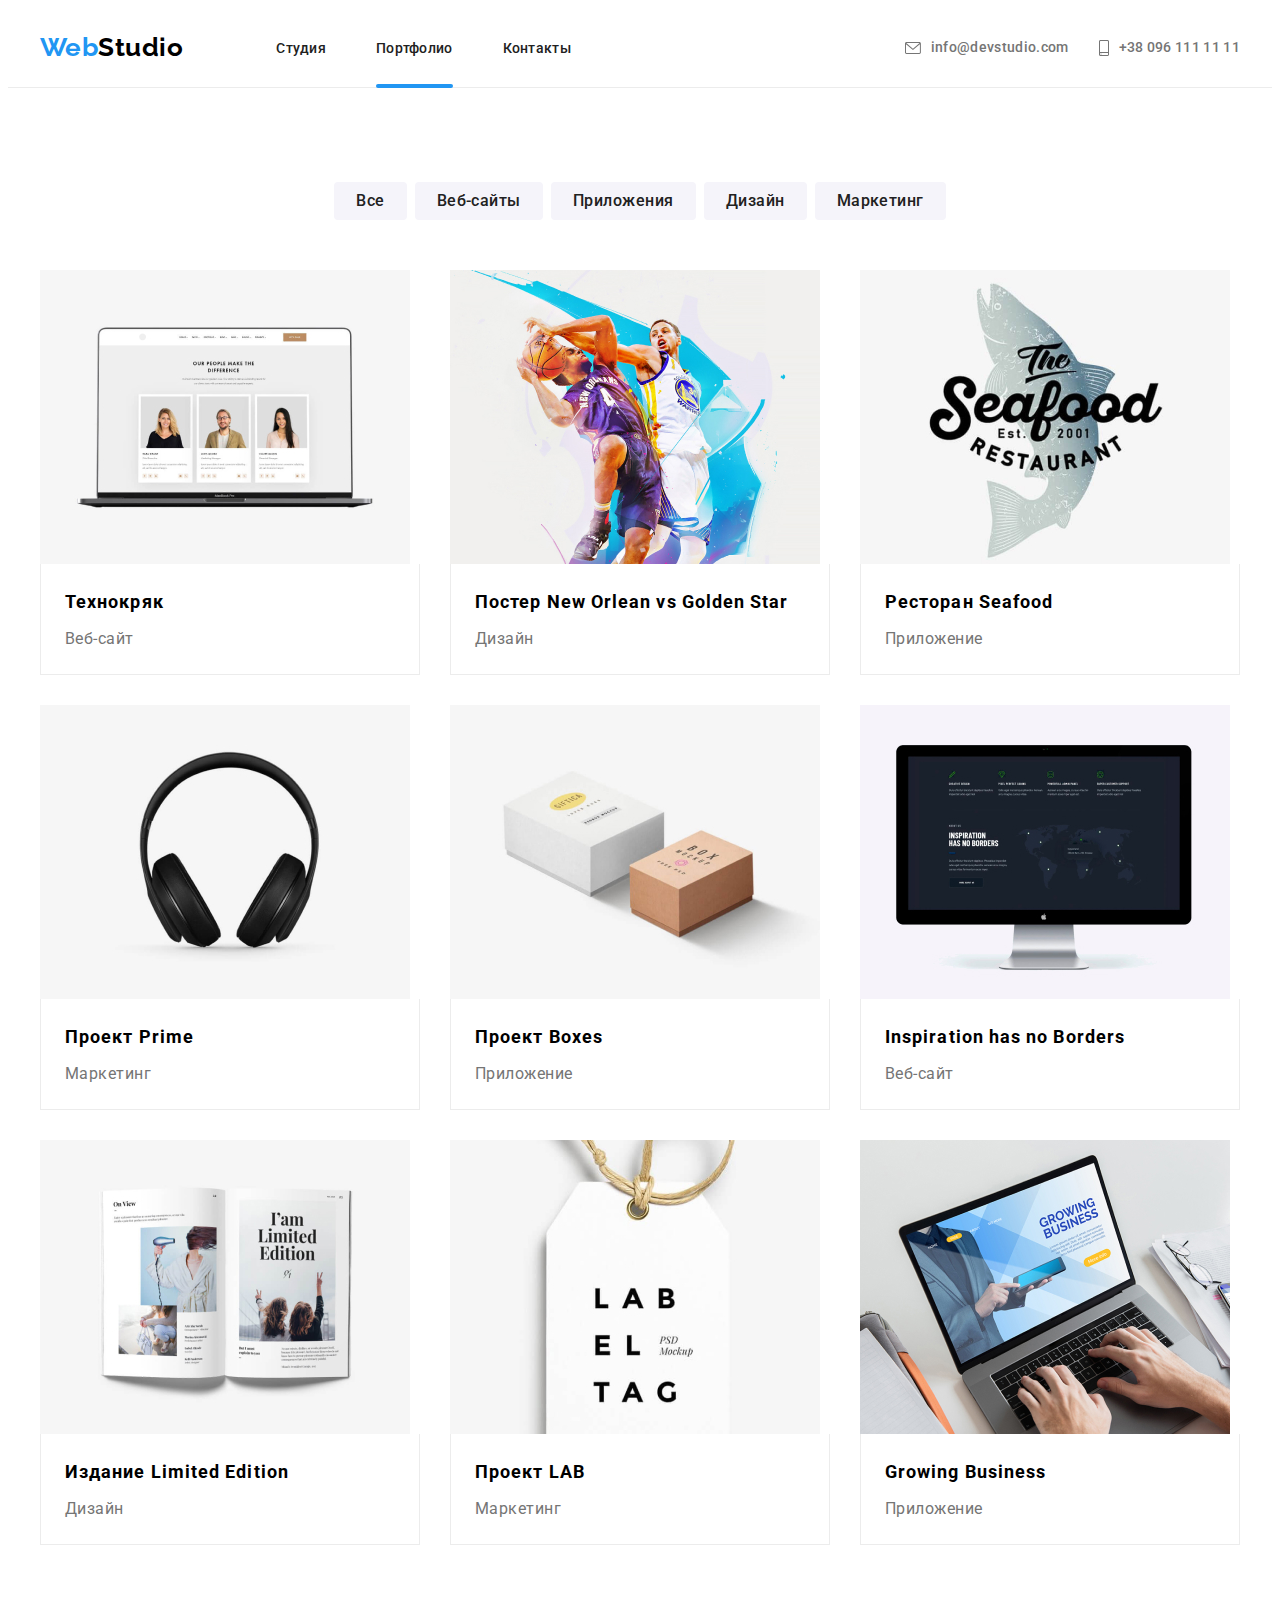
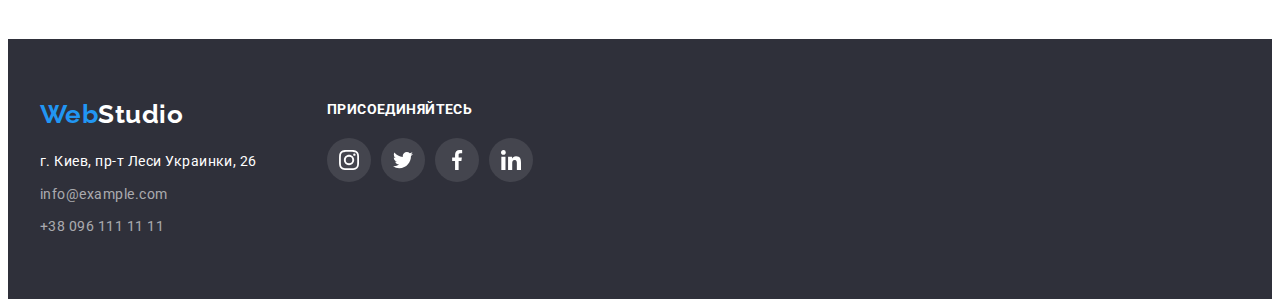
==== portfolio.html @ 9dac6a6e "add form modal" ====
<!DOCTYPE html>
<html lang="en">
  <head>
    <meta charset="UTF-8" />
    <meta http-equiv="X-UA-Compatible" content="IE=edge" />
    <meta name="viewport" content="width=device-width, initial-scale=1.0" />
    <title>Главная</title>

    <link
      href="https://fonts.googleapis.com/css2?family=Raleway:wght@700&family=Roboto:wght@400;500;700;900&display=swap"
      rel="stylesheet"
    />
    <link
      rel="stylesheet"
      href="https://cdnjs.cloudflare.com/ajax/libs/modern-normalize/1.1.0/modern-normalize.min.css"
      integrity="sha512-wpPYUAdjBVSE4KJnH1VR1HeZfpl1ub8YT/NKx4PuQ5NmX2tKuGu6U/JRp5y+Y8XG2tV+wKQpNHVUX03MfMFn9Q=="
      crossorigin="anonymous"
      referrerpolicy="no-referrer"
    />
    <link rel="stylesheet" href="./css/styles.css" />
  </head>
  <body>
    <!--шапка-->
    <header class="container-header">
      <div class="container nav">
        <nav class="navigation">
          <a class="link-logo" href="./index.html"><span class="content">Web</span>Studio</a>
          <ul class="list">
            <li class="list-item"><a class="link" href="./index.html">Студия</a></li>
            <li class="list-item">
              <a class="link link-portfolio" href="./portfolio.html">Портфолио</a>
            </li>
            <li class="list-item"><a class="link" href="">Контакты</a></li>
          </ul>
        </nav>
        <ul class="list address">
          <li class="list-item-address">
            <a class="link-address" href="mailto:info@devstudio.com">
              <svg class="list-adress-icon" width="16" height="12">
                <use href="./images/symbol-defs.svg#icon-envelope-1"></use>
              </svg>
              info@devstudio.com</a
            >
          </li>
          <li class="list-item-address">
            <a class="link-address" href="tel:+380961111111">
              <svg class="list-adress-icon tel" width="10" height="16">
                <use href="./images/symbol-defs.svg#icon-smartphone-1"></use>
              </svg>
              +38 096 111 11 11</a
            >
          </li>
        </ul>
      </div>
    </header>
    <main>
      <section class="container-services">
        <div class="container">
          <ul class="list-button">
            <li class="list-item-button">
              <button class="services-button" type="button">Все</button>
            </li>
            <li class="list-item-button">
              <button class="services-button" type="button">Веб-сайты</button>
            </li>
            <li class="list-item-button">
              <button class="services-button" type="button">Приложения</button>
            </li>
            <li class="list-item-button">
              <button class="services-button" type="button">Дизайн</button>
            </li>
            <li class="list-item-button">
              <button class="services-button" type="button">Маркетинг</button>
            </li>
          </ul>

          <ul class="list-services">
            <li class="list-item-services">
              <a class="list-link-services" href="">
                <div class="item-services-wrap">
                  <img class="img" src="./images/img7.jpg" alt="ноутбук" width="370" />
                  <div class="description-servisec-wrap">
                    <p class="description-servisec-text">
                      Технокряк это современная площадка распространения коронавируса. Компании
                      используют эту платформу для цифрового шпионажа и атак на защищённые сервера
                      конкурентов.
                    </p>
                  </div>
                </div>
                <div class="wrap-services">
                  <h2 class="title-service">Технокряк</h2>
                  <p class="text-service">Веб-сайт</p>
                </div>
              </a>
            </li>
            <li class="list-item-services">
              <a class="list-link-services" href="">
                <div class="item-services-wrap">
                  <img class="img" src="./images/img8.jpg" alt="постер баскетбола" width="370" />
                  <div class="description-servisec-wrap">
                    <p class="description-servisec-text">
                      Технокряк это современная площадка распространения коронавируса. Компании
                      используют эту платформу для цифрового шпионажа и атак на защищённые сервера
                      конкурентов.
                    </p>
                  </div>
                </div>
                <div class="wrap-services">
                  <h2 class="title-service">Постер New Orlean vs Golden Star</h2>
                  <p class="text-service">Дизайн</p>
                </div>
              </a>
            </li>
            <li class="list-item-services">
              <a class="list-link-services" href="">
                <div class="item-services-wrap">
                  <img class="img" src="./images/img9.jpg" alt="логотип ресторана" width="370" />
                  <div class="description-servisec-wrap">
                    <p class="description-servisec-text">
                      Технокряк это современная площадка распространения коронавируса. Компании
                      используют эту платформу для цифрового шпионажа и атак на защищённые сервера
                      конкурентов.
                    </p>
                  </div>
                </div>
                <div class="wrap-services">
                  <h2 class="title-service">Ресторан Seafood</h2>
                  <p class="text-service">Приложение</p>
                </div>
              </a>
            </li>
            <li class="list-item-services">
              <a class="list-link-services" href="">
                <div class="item-services-wrap">
                  <img class="img" src="./images/img10.jpg" alt="наушники" width="370" />
                  <div class="description-servisec-wrap">
                    <p class="description-servisec-text">
                      Технокряк это современная площадка распространения коронавируса. Компании
                      используют эту платформу для цифрового шпионажа и атак на защищённые сервера
                      конкурентов.
                    </p>
                  </div>
                </div>
                <div class="wrap-services">
                  <h2 class="title-service">Проект Prime</h2>
                  <p class="text-service">Маркетинг</p>
                </div>
              </a>
            </li>
            <li class="list-item-services">
              <a class="list-link-services" href="">
                <div class="item-services-wrap">
                  <img class="img" src="./images/img11.jpg" alt="коробки" width="370" />
                  <div class="description-servisec-wrap">
                    <p class="description-servisec-text">
                      Технокряк это современная площадка распространения коронавируса. Компании
                      используют эту платформу для цифрового шпионажа и атак на защищённые сервера
                      конкурентов.
                    </p>
                  </div>
                </div>
                <div class="wrap-services">
                  <h2 class="title-service">Проект Boxes</h2>
                  <p class="text-service">Приложение</p>
                </div>
              </a>
            </li>
            <li class="list-item-services">
              <a class="list-link-services" href="">
                <div class="item-services-wrap">
                  <img class="img" src="./images/img12.jpg" alt="монитор" width="370" />
                  <div class="description-servisec-wrap">
                    <p class="description-servisec-text">
                      Технокряк это современная площадка распространения коронавируса. Компании
                      используют эту платформу для цифрового шпионажа и атак на защищённые сервера
                      конкурентов.
                    </p>
                  </div>
                </div>
                <div class="wrap-services">
                  <h2 class="title-service">Inspiration has no Borders</h2>
                  <p class="text-service">Веб-сайт</p>
                </div>
              </a>
            </li>
            <li class="list-item-services">
              <a class="list-link-services" href="">
                <div class="item-services-wrap">
                  <img class="img" src="./images/img13.jpg" alt="журнал" width="370" />
                  <div class="description-servisec-wrap">
                    <p class="description-servisec-text">
                      Технокряк это современная площадка распространения коронавируса. Компании
                      используют эту платформу для цифрового шпионажа и атак на защищённые сервера
                      конкурентов.
                    </p>
                  </div>
                </div>
                <div class="wrap-services">
                  <h2 class="title-service">Издание Limited Edition</h2>
                  <p class="text-service">Дизайн</p>
                </div>
              </a>
            </li>
            <li class="list-item-services">
              <a class="list-link-services" href="">
                <div class="item-services-wrap">
                  <img class="img" src="./images/img14.jpg" alt="бирка" width="370" />
                  <div class="description-servisec-wrap">
                    <p class="description-servisec-text">
                      Технокряк это современная площадка распространения коронавируса. Компании
                      используют эту платформу для цифрового шпионажа и атак на защищённые сервера
                      конкурентов.
                    </p>
                  </div>
                </div>
                <div class="wrap-services">
                  <h2 class="title-service">Проект LAB</h2>
                  <p class="text-service">Маркетинг</p>
                </div>
              </a>
            </li>
            <li class="list-item-services">
              <a class="list-link-services" href="">
                <div class="item-services-wrap">
                  <img class="img" src="./images/img15.jpg" alt="ноутбук" width="370" />
                  <div class="description-servisec-wrap">
                    <p class="description-servisec-text">
                      Технокряк это современная площадка распространения коронавируса. Компании
                      используют эту платформу для цифрового шпионажа и атак на защищённые сервера
                      конкурентов.
                    </p>
                  </div>
                </div>
                <div class="wrap-services">
                  <h2 class="title-service">Growing Business</h2>
                  <p class="text-service">Приложение</p>
                </div>
              </a>
            </li>
          </ul>
        </div>
      </section>
    </main>
    <!--футтер-->
    <footer class="footer">
      <div class="container flax-container">
        <div class="container-address">
          <a class="link-logo-footer" href="./index.html"><span class="content">Web</span>Studio</a>
          <address class="contact">
            <p class="text-address">г. Киев, пр-т Леси Украинки, 26</p>
            <a class="link-address-footer mail" href="mailto:info@devstudio.com">info@example.com</a
            ><br />
            <a class="link-address-footer tel" href="tel:+380961111111">+38 096 111 11 11</a>
          </address>
        </div>
        <div class="container-social">
          <b class="footer-bold">присоединяйтесь</b>
          <ul class="footer-social">
            <li class="footer-social-item">
              <a class="footer-social-link" href="">
                <svg class="social-svg foot" width="20" height="20">
                  <use href="./images/symbol-defs.svg#icon-instagram"></use>
                </svg>
              </a>
            </li>
            <li class="footer-social-item">
              <a class="footer-social-link" href="">
                <svg class="social-svg foot" width="20" height="20">
                  <use href="./images/symbol-defs.svg#icon-twitter"></use>
                </svg>
              </a>
            </li>
            <li class="footer-social-item">
              <a class="footer-social-link" href="">
                <svg class="social-svg foot" width="20" height="20">
                  <use href="./images/symbol-defs.svg#icon-facebook"></use>
                </svg>
              </a>
            </li>
            <li class="footer-social-item">
              <a class="footer-social-link" href="">
                <svg class="social-svg foot" width="20" height="20">
                  <use href="./images/symbol-defs.svg#icon-linkedin"></use>
                </svg>
              </a>
            </li>
          </ul>
        </div>
      </div>
    </footer>
  </body>
</html>
---- css/styles.css ----
/*основной цвет текста #212121*/
/*вторичный цвет текста #757575*/
/* вторичный цвет #F5F4FA */
/* основной  цвет  #FFFFFF */
/* цвет акцента #2196F3
 /* цвет футера #2F303A */
/* цвет текста сылок в футере rgba(255, 255, 255, 0.6); */
/* цвет лого #000000 */
:root {
  --primary-text-color: #212121;
  --title-text-color: #757575;
  --primary-color: #ffffff;
  --accent-color: #2196f3;
  --fotters-color: #2f303a;
  --section-color: #f5f4fa;
  --address-colar: rgba(255, 255, 255, 0.6);
  --logo-colar: #000000;
  --svg-color: #afb1b8;
}
body {
  background-color: var(--primary-color);
  color: var(--primary-text-color);
  font-family: Roboto, sans-serif;
  letter-spacing: 0.03em;
}

/* Списки */
.list {
  list-style: none;
  display: flex;
  vertical-align: middle;
}
.list.address {
  margin-left: auto;
}

.list-item {
  letter-spacing: 0.02em;
  margin-right: 50px;
}
.list-item-address {
  letter-spacing: 0.02em;
  margin-right: 30px;
}
.list-item-address:last-child {
  margin-right: 0;
}

.list-button {
  list-style: none;
  margin-bottom: 50px;
  text-align: center;
  display: flex;
  margin-left: auto;
  margin-right: auto;
  justify-content: center;
}

.list-link-services {
  text-decoration: none;
  font-family: Roboto;
}
.list-item-client,
.list-item-qualities,
.list-item-project {
  width: 370px;
  margin-right: 30px;
  position: relative;
}

.description-project {
  position: absolute;
  bottom: 0;
  background-color: rgba(47, 48, 58, 0.8);
  width: 100%;
  height: 70px;
  display: flex;
  align-items: center;
  justify-content: center;
}

.description-project-text {
  font-weight: 700;
  font-size: 14px;
  line-height: 1.14;
  color: var(--primary-color);
}

.list > .list-item-qualities {
  width: 270px;
}

.list-item-button {
  margin-right: 8px;
}

.list-item-team {
  width: 270px;

  background-color: var(--primary-color);
  box-shadow: 0px 1px 3px rgba(0, 0, 0, 0.12), 0px 1px 1px rgba(0, 0, 0, 0.14),
    0px 2px 1px rgba(0, 0, 0, 0.2);
  border-radius: 4px;
  margin-right: 30px;
}
.list-item-client:last-child,
.list-item:last-child,
.list-item-addres:last-child,
.list-item-qualities:last-child,
.list-item-project:last-child,
.list-item-team:last-child,
.list-item-button:last-child {
  margin-right: 0px;
}

.list-item-services {
  flex-basis: calc(100% / 3 - 30px);
  margin-right: 30px;
  margin-bottom: 30px;
  transition: box-shadow 250ms cubic-bezier(0.4, 0, 0.2, 1);
}

.list-item-services:hover,
.list-item-services:focus {
  box-shadow: 0px 1px 1px rgba(0, 0, 0, 0.12), 0px 4px 4px rgba(0, 0, 0, 0.06),
    1px 4px 6px rgba(0, 0, 0, 0.16);
}

.list-services {
  display: flex;
  flex-wrap: wrap;
  list-style: none;
  margin-right: -30px;
  margin-bottom: -30px;
}

.img {
  display: block;
}

.description-servisec-wrap {
  position: absolute;
  left: 0;
  top: 0;
  height: 294px;
  width: 100%;
  padding: 63px 24px;
  background-color: rgba(33, 150, 243, 0.9);
  transform: translateY(100%);
  transition: transform 250ms cubic-bezier(0.4, 0, 0.2, 1);
}

.description-servisec-text {
  font-size: 18px;
  line-height: 1.56;
  letter-spacing: 0.03em;
  color: var(--primary-color);
}

.item-services-wrap {
  position: relative;
  overflow: hidden;
}

.list-item-services:hover .description-servisec-wrap,
.list-link-services:focus .description-servisec-wrap {
  transform: translateY(0);
}

/* Лого */

.link-logo {
  color: var(--logo-colar);
  font-family: Raleway, sans-serif;
  font-weight: 700;
  font-size: 26px;
  line-height: 1.2;
  text-decoration: none;
  margin-right: 93px;
}
.content {
  color: var(--accent-color);
}
.link-logo-footer {
  color: var(--primary-color);
  font-family: Raleway, sans-serif;
  text-decoration: none;
  font-weight: 700;
  font-size: 26px;
  line-height: 1.19;
  margin-bottom: 20px;
  display: inline-block;
}

/* Блоки */

.hero {
  letter-spacing: 0.06em;
  text-align: center;
}

.section {
  padding-top: 94px;
  padding-bottom: 94px;
}
.section-project {
  padding-bottom: 94px;
}

.section-team {
  background-color: var(--section-color);
  padding-top: 94px;
  padding-bottom: 94px;
}
/* заголовки */

.title-hero {
  color: var(--primary-color);
  font-style: 400;
  font-weight: 900;
  font-size: 44px;
  line-height: 1.36;
  text-transform: uppercase;
  margin-bottom: 30px;
}

.title-qualities {
  font-weight: 700;
  font-size: 14px;
  line-height: 1.14;
  text-transform: uppercase;
  margin-bottom: 10px;
}

.title-team {
  font-weight: 700;
  font-size: 36px;
  line-height: 1.16;
  text-align: center;
  margin-bottom: 50px;
}

.title-project {
  font-weight: 700;
  font-size: 36px;
  line-height: 1.16;
  text-align: center;
  margin-bottom: 50px;
}

.title-member {
  font-weight: 500;
  font-size: 16px;
  line-height: 1.18;
  text-align: center;
  margin-bottom: 10px;
}

.title-service {
  font-family: Roboto;
  font-weight: 700;
  font-size: 18px;
  line-height: 2;
  letter-spacing: 0.06em;
  color: var(--logo-colar);
  margin-bottom: 4px;
}
.title-client {
  font-weight: 700;
  font-size: 36px;
  line-height: 1.166;
  text-align: center;
  margin-bottom: 50px;
  color: var(--primary-text-color);
}
/* Кнопки */

.button {
  background-color: var(--accent-color);
  color: var(--primary-color);
  font-family: inherit;
  font-weight: 700;
  font-size: 16px;
  line-height: 1.8;
  display: flex;
  align-items: center;
  cursor: pointer;
  border-radius: 4px;
  padding: 10px 32px;
  display: inline-block;
  min-width: 200px;
  border: 1px solid #2196f3;
}

.services-button {
  background-color: var(--section-color);
  color: var(--primary-text-color);
  cursor: pointer;
  font-weight: 500;
  font-size: 16px;
  line-height: 1.625;
  font-family: inherit;
  padding-top: 6px;
  padding-bottom: 6px;
  padding-left: 22px;
  padding-right: 22px;
  border-radius: 4px;
  border: 1px;
  letter-spacing: inherit;
  transition: background-color 250ms cubic-bezier(0.4, 0, 0.2, 1),
    color 250ms cubic-bezier(0.4, 0, 0.2, 1);
}

.services-button:hover,
.services-button:focus {
  background-color: var(--accent-color);
  color: var(--primary-color);
}

.button-newsletter {
  background-color: var(--accent-color);
  color: var(--primary-color);
  font-family: inherit;
  font-weight: 700;
  font-size: 16px;
  line-height: 1.87;
  padding: 10px 28px 10px 29px;
  cursor: pointer;
  border-radius: 4px;
  letter-spacing: 0.06em;
  display: flex;
  min-width: 200px;
  border: none;
  align-items: center;
  justify-content: center;
}

/* Текст */

.text-qualities {
  color: var(--title-text-color);
  font-size: 14px;
  line-height: 1.71;
}

.text-address {
  color: var(--primary-color);
  font-size: 14px;
  line-height: 1.7;
  margin-bottom: 9px;
}
.text-position {
  font-size: 16px;
  line-height: 1.18;
  text-align: center;
  color: var(--title-text-color);
  margin-bottom: 16px;
}

.text-service {
  font-family: Roboto;
  font-size: 16px;
  line-height: 1.87;
  letter-spacing: 0.03em;
  color: var(--title-text-color);
}
/* Ссылки */

.link {
  color: var(--primary-text-color);
  font-weight: 500;
  font-size: 14px;
  line-height: 1.14;
  letter-spacing: 0.02em;
  text-decoration: none;
  padding-top: 32px;
  padding-bottom: 32px;
  transition: color 250ms cubic-bezier(0.4, 0, 0.2, 1);
}

.link-address {
  display: flex;
  align-items: center;
  color: var(--title-text-color);
  font-weight: 500;
  font-size: 14px;
  line-height: 1.14;
  text-decoration: none;
  transition: color 250ms cubic-bezier(0.4, 0, 0.2, 1);
}

.link-address-footer {
  color: var(--address-colar);
  font-size: 14px;
  line-height: 1.7;
  text-decoration: none;
}
.link-address-footer.mail {
  margin-bottom: 9px;
  display: inline-block;
}

.client-link {
  width: 170px;
  height: 92px;
  display: block;
  border: 1px solid #afb1b8;
  border-radius: 4px;
  transition: border-color 250ms cubic-bezier(0.4, 0, 0.2, 1);
}
/* Сcылки при наведении */
.link-address-footer:hover,
.link-address-footer:focus,
.link:hover,
.link:focus,
.link-address:hover,
.link-address:focus {
  color: var(--accent-color);
}

.client-link:hover,
.client-link:focus {
  border-color: var(--accent-color);
}

.client-svg {
  transition: fill 250ms cubic-bezier(0.4, 0, 0.2, 1);
}

.client-link:hover .client-svg,
.client-link:focus .client-svg {
  fill: var(--accent-color);
}

/*Иконки */

.list-adress-icon {
  fill: var(--title-text-color);
  margin-right: 10px;
  transition: fill 250ms cubic-bezier(0.4, 0, 0.2, 1);
}

.link-address:hover .list-adress-icon,
.link-address:focus .list-adress-icon {
  fill: var(--accent-color);
}

.footer {
  background-color: var(--fotters-color);
  padding-top: 60px;
  padding-bottom: 60px;
}

.contact {
  font-style: normal;
}

h1,
h2,
h3,
ul,
p {
  margin-top: 0;
  margin-bottom: 0;
  padding: 0;
}
/* Враперы */
.nav {
  display: flex;
  align-items: center;
}
.container {
  margin-left: auto;
  margin-right: auto;
  width: 1200px;
  padding-left: 15px;
  padding-right: 15px;
}

.modal-wrap {
  padding: 41px 40px 0px 40px;
  text-align: start;
}
.modal-wrap-input {
  position: relative;
}

.container-hero {
  margin-left: auto;
  margin-right: auto;
  max-width: 1600px;
  height: 600px;
  padding-left: 15px;
  padding-right: 15px;
  background-color: #c4c4c4;
  background-image: linear-gradient(to right, rgba(47, 48, 58, 0.4), rgba(47, 48, 58, 0.4)),
    url(../images/Img16.jpg);
  background-size: cover;
  background-position: center;
  padding-top: 200px;
  padding-bottom: 200px;
}

.container-header {
  border-bottom: 1px solid #ececec;
  padding-top: 24px;
  padding-bottom: 24px;
}

.container-services {
  padding-top: 94px;
  padding-bottom: 94px;
}
.navigation {
  display: flex;
  align-items: center;
}

.wrap {
  padding-top: 30px;
  padding-bottom: 30px;
}
.wrap-services {
  padding-top: 20px;
  padding-bottom: 20px;
  padding-left: 24px;
  padding-right: 24px;
  border: 1px solid #ececec;
  border-top: none;
}
.qualities-wrap {
  width: 270px;
  height: 120px;
  background-color: var(--section-color);
  border-radius: 4px;
  margin-bottom: 30px;
  display: flex;
  align-items: center;
  justify-content: center;
}

.team-social {
  list-style: none;
  display: flex;
  justify-content: center;
}
.footer-social-item,
.team-social-item {
  margin-right: 10px;
}
.team-social-link {
  border-radius: 50%;
  width: 44px;
  height: 44px;
  background-color: var(--primary-color);
  display: block;
  display: flex;
  align-items: center;
  justify-content: center;
  transition: background-color 250ms cubic-bezier(0.4, 0, 0.2, 1);
}
.team-social-link:hover,
.team-social-link:focus {
  background-color: var(--accent-color);
  outline: none;
}
.social-svg {
  fill: var(--svg-color);
  transition: fill 250ms cubic-bezier(0.4, 0, 0.2, 1);
}

.client-svg {
  fill: var(--svg-color);
}

.team-social-link:hover .social-svg,
.team-social-link:focus .social-svg {
  fill: var(--primary-color);
}

/* клиенты */

.client {
  display: flex;
  align-items: center;
  justify-content: center;
}

.flax-container {
  display: flex;
}

.container-address {
  margin-right: 70px;
}

.footer-social {
  list-style: none;
  display: block;
  display: flex;
  margin-right: 93px;
}
.container-social {
}

.footer-social-link {
  border-radius: 50%;
  width: 44px;
  height: 44px;
  background-color: rgba(255, 255, 255, 0.1);
  display: block;
  display: flex;
  align-items: center;
  justify-content: center;
  transition: background-color 250ms cubic-bezier(0.4, 0, 0.2, 1);
}

.footer-social-link:hover,
.footer-social-link:focus {
  background-color: var(--accent-color);
  outline: none;
}

.footer-bold {
  font-weight: 700;
  font-size: 14px;
  line-height: 1.14;
  text-transform: uppercase;
  color: var(--primary-color);
  margin-bottom: 20px;
  display: inline-block;
  letter-spacing: 0.03em;
}
.social-svg.foot {
  fill: var(--primary-color);
}

.link-stuio {
  position: relative;
}
.link-portfolio {
  position: relative;
}
.link-portfolio::after {
  content: '';
  width: 100%;
  height: 4px;
  background-color: var(--accent-color);
  position: absolute;
  bottom: 0;
  right: 0;
  border-radius: 2px;
}

.link-stuio::after {
  content: '';
  width: 100%;
  height: 4px;
  background-color: var(--accent-color);
  position: absolute;
  bottom: 0;
  right: 0;
  border-radius: 2px;
}

.backdrop {
  position: fixed;
  top: 0;
  left: 0;
  width: 100%;
  height: 100%;
  background-color: rgba(0, 0, 0, 0.2);
  z-index: 1;
  transition: opacity 250ms cubic-bezier(0.4, 0, 0.2, 1);
}

.modal {
  position: relative;
  width: 528px;
  height: 581px;
  left: 50%;
  top: 50%;
  transform: translate(-50%, -50%);
  background-color: var(--primary-color);
  box-shadow: 0px 1px 3px rgba(0, 0, 0, 0.12), 0px 1px 1px rgba(0, 0, 0, 0.14),
    0px 2px 1px rgba(0, 0, 0, 0.2);
  border-radius: 4px;
}

.modal-bold {
  display: block;
  font-weight: 700;
  font-size: 20px;
  line-height: 1.15;
  text-align: center;
  letter-spacing: 0.03em;
  color: var(--primary-text-color);

  margin-bottom: 11px;
  padding: ;
}

.modal-label {
  display: block;
  min-width: 448px;
  font-size: 12px;
  line-height: 1.16;
  letter-spacing: 0.01em;
  color: var(--title-text-color);
  margin-bottom: 4px;
}

.modal-input {
  position: relative;
  border: 1px solid rgba(33, 33, 33, 0.2);
  padding-left: 40px;
  border-radius: 4px;
  min-height: 40px;
  min-width: 448px;
  margin-bottom: 10px;
  outline: none;
  transition: border-color 250ms cubic-bezier(0.4, 0, 0.2, 1);
}

.modal-textarea {
  display: block;
  height: 120px;
  min-width: 100%;
  border: 1px solid rgba(33, 33, 33, 0.2);
  box-sizing: border-box;
  border-radius: 4px;
  margin-bottom: 20px;
  padding: 18px 16px 0 16px;
  outline: none;
  resize: none;
  transition: border-color 250ms cubic-bezier(0.4, 0, 0.2, 1);
}

.modal-textarea:hover,
.modal-textarea:focus {
  border-color: var(--accent-color);
}

.modal-textarea::placeholder {
  font-size: 12px;
  line-height: 1.16;
  letter-spacing: 0.01em;
  color: rgba(117, 117, 117, 0.5);
}

.text-checkbox {
  display: flex;
  justify-content: center;
  align-items: center;
  font-size: 14px;
  line-height: 1.71;
  color: var(--title-text-color);
  letter-spacing: 0.03em;
  margin-bottom: 30px;
}

/* .checkbox-wrap {
  display: flex;
  justify-content: center;
  align-items: center;
  margin-bottom: 30px;
} */

.input-checkbox {
  -webkit-appearance: none;
  -moz-appearance: none;
  appearance: none;
}

.castom-icon {
  display: inline-block;
  width: 16px;
  height: 15px;
  border: solid 2px #000000;
  border-radius: 3px;
  margin-right: 8.38px;
}

.text-checkbox-link {
  margin-left: 5px;
}

.input-checkbox:checked + .castom-icon {
  background-color: #2196f3;
  background-image: url(../images/icon-check.svg);
  background-repeat: no-repeat;
  border-color: #2196f3;
  background-size: contain;
}

.modal-button-close {
  position: absolute;
  display: flex;
  top: 7.5px;
  right: 8px;
  width: 30px;
  height: 30px;
  align-items: center;
  justify-content: center;
  cursor: pointer;
  border-radius: 50%;
  border: 1px solid rgba(0, 0, 0, 0.1);
  background-color: var(--primary-color);
}

.modal-button-submit {
  font-size: 16px;
  line-height: 1.87;
  letter-spacing: 0.06em;
  padding: 10px 55px 10px 56px;
  color: var(--primary-color);
  background-color: var(--accent-color);
  box-shadow: 0px 4px 4px rgba(0, 0, 0, 0.15);
  border-radius: 4px;
  min-width: 200px;
  border: none;
  cursor: pointer;
}

.button-svg {
  fill: #000000;
  transition: fill 250ms cubic-bezier(0.4, 0, 0.2, 1);
}
.modal-button-close:hover > .button-svg,
.modal-button-close:focus > .button-svg {
  fill: var(--accent-color);
}

.svg-form {
  position: absolute;
  left: 12px;
  top: 11px;
  fill: var(--logo-colar);
  outline: none;
  transition: fill 250ms cubic-bezier(0.4, 0, 0.2, 1);
}

.modal-input:focus-within + .svg-form,
.modal-input:focus + .svg-form,
.modal-input:hover + .svg-form {
  fill: var(--accent-color);
}

.modal-input:hover,
.modal-input:focus {
  border-color: var(--accent-color);
}

.is-hidden {
  opacity: 0;
  pointer-events: none;
}

.svg-telegram {
  margin-left: 10px;
}

/* -------------------------------------------Импуты --------------------------------------------------*/
.input-newsletter {
  min-width: 358px;
  border: 1px solid rgba(255, 255, 255, 0.3);
  filter: drop-shadow(0px 4px 4px rgba(0, 0, 0, 0.15));
  background-color: var(--fotters-color);
  border-radius: 4px;
  margin-right: 12px;
  outline: none;
  transition: border-color 250ms cubic-bezier(0.4, 0, 0.2, 1);
  padding: 15px 0 15px 16px;
  color: var(--primary-color) \;;
}

.input-newsletter::placeholder {
  font-size: 16px;
  line-height: 1.25;
  letter-spacing: 0.03em;
  color: rgba(255, 255, 255, 0.6);
}
.input-newsletter:hover,
.input-newsletter:focus {
  border-color: var(--accent-color);
  color: var(--primary-color);
}
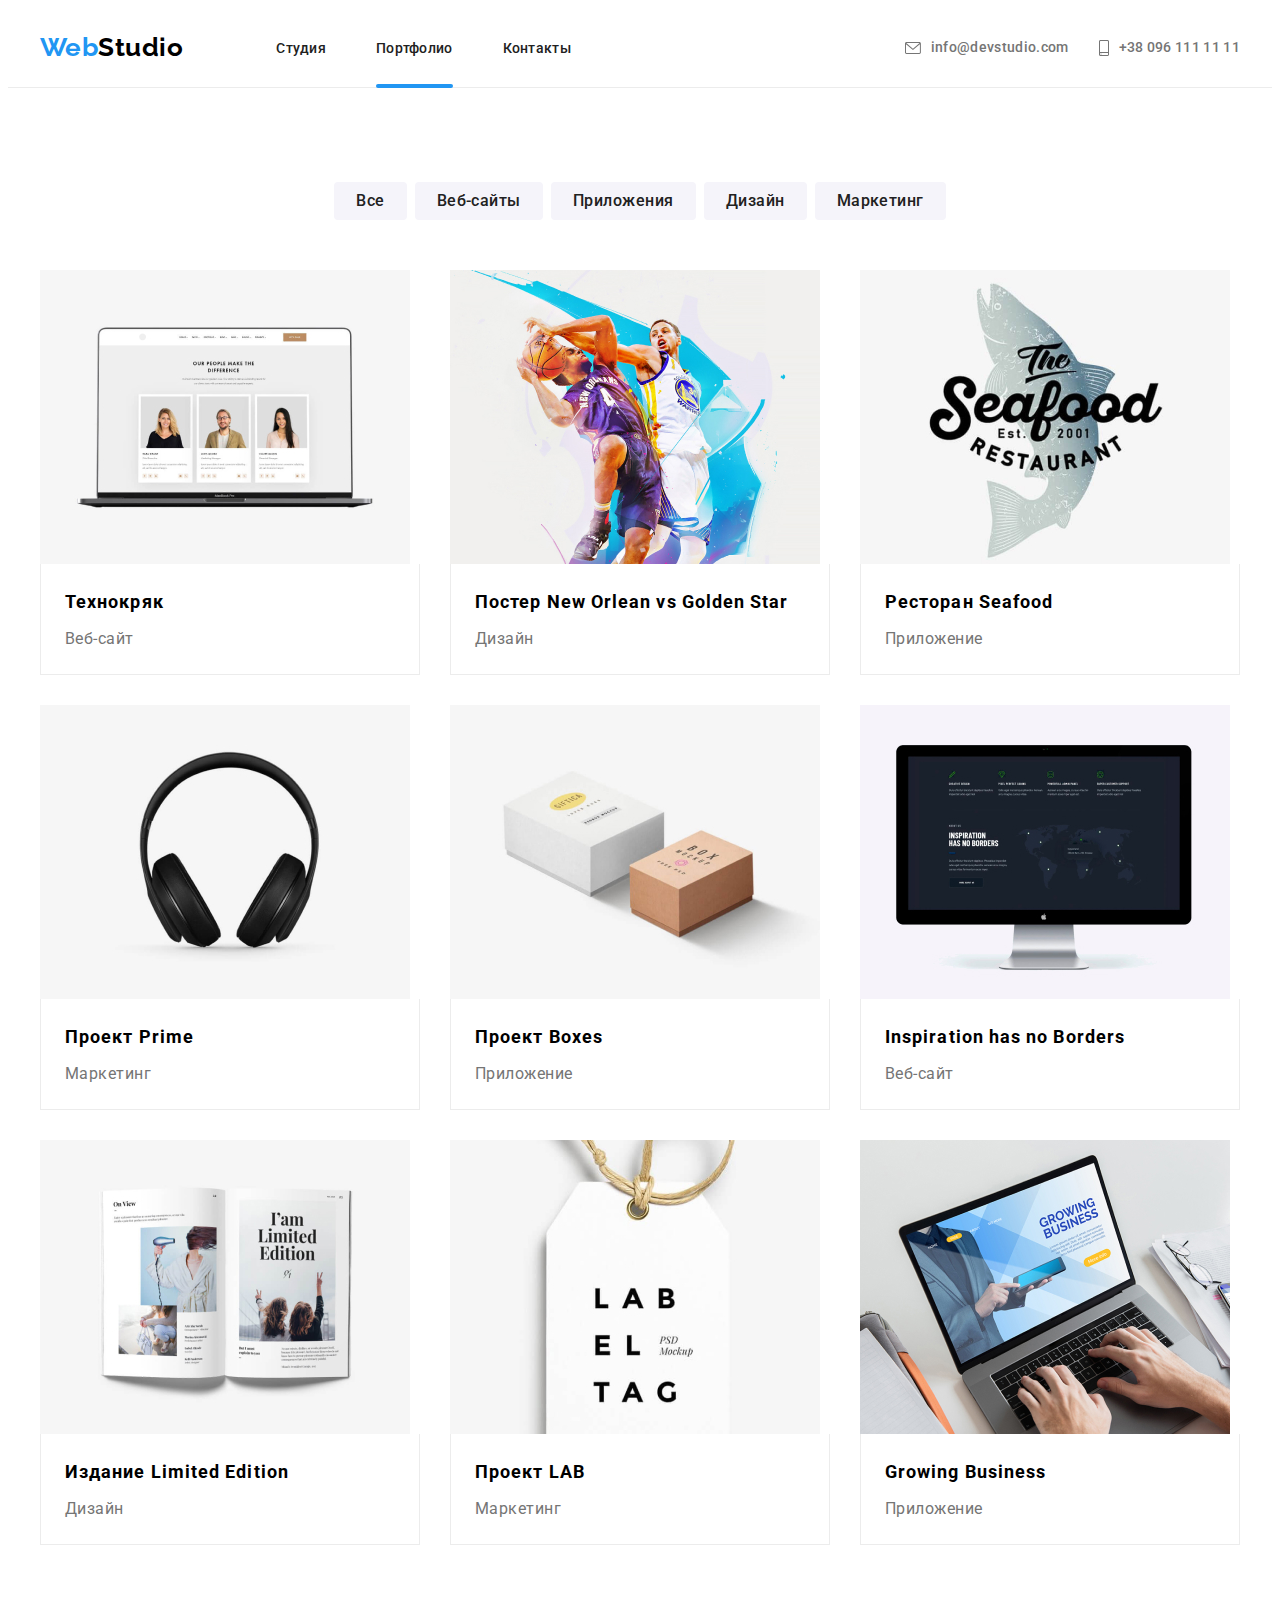
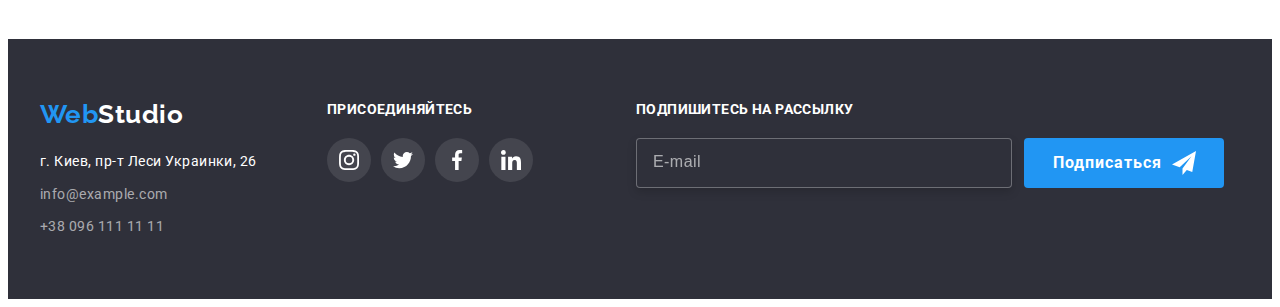
==== commit 8a95e699: "add  footer" ====
--- a/portfolio.html
+++ b/portfolio.html
@@ -286,6 +286,18 @@
             </li>
           </ul>
         </div>
+        <div>
+          <b class="footer-bold">Подпишитесь на рассылку</b>
+          <div class="flax-container">
+            <input class="input-newsletter" type="email" name="mail" placeholder="E-mail" />
+            <button class="button-newsletter" type="submit">
+              Подписаться
+              <svg class="svg-telegram" width="24" height="24">
+                <use href="./images/symbol-defs1.svg#icon-icon-send"></use>
+              </svg>
+            </button>
+          </div>
+        </div>
       </div>
     </footer>
   </body>
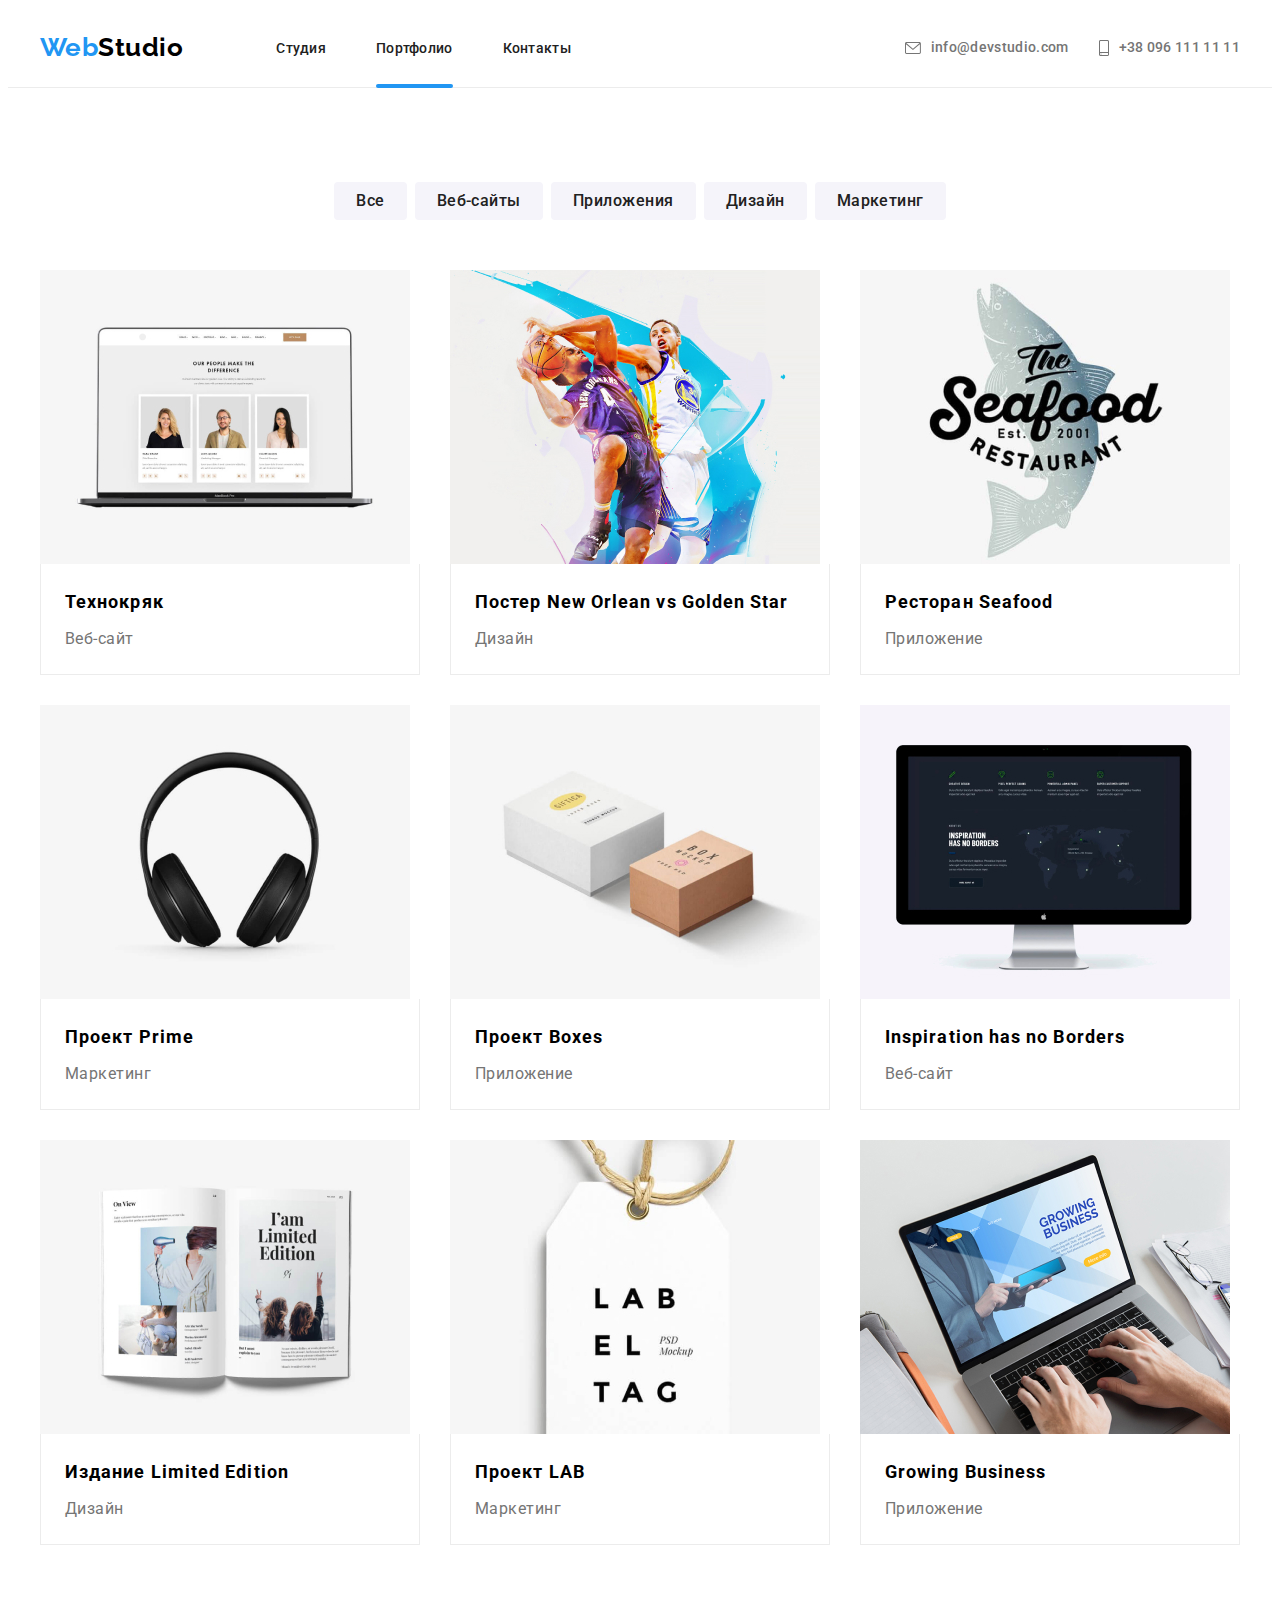
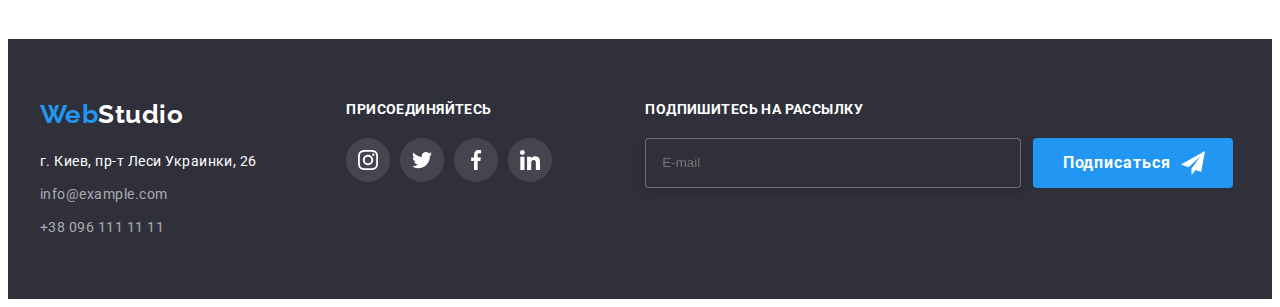
==== commit 503cc888: "add_bem" ====
--- a/portfolio.html
+++ b/portfolio.html
@@ -21,30 +21,32 @@
   </head>
   <body>
     <!--шапка-->
-    <header class="container-header">
-      <div class="container nav">
-        <nav class="navigation">
-          <a class="link-logo" href="./index.html"><span class="content">Web</span>Studio</a>
+    <header class="section-header">
+      <div class="container container--center">
+        <nav class="section-header__nav">
+          <a class="logo" href="./index.html">Web<span class="logo__content">Studio</span></a>
           <ul class="list">
-            <li class="list-item"><a class="link" href="./index.html">Студия</a></li>
-            <li class="list-item">
-              <a class="link link-portfolio" href="./portfolio.html">Портфолио</a>
-            </li>
-            <li class="list-item"><a class="link" href="">Контакты</a></li>
+            <li class="list__item">
+              <a class="link" href="./index.html">Студия</a>
+            </li>
+            <li class="list__item">
+              <a class="link link--position" href="./portfolio.html">Портфолио</a>
+            </li>
+            <li class="list__item"><a class="link" href="">Контакты</a></li>
           </ul>
         </nav>
-        <ul class="list address">
-          <li class="list-item-address">
-            <a class="link-address" href="mailto:info@devstudio.com">
-              <svg class="list-adress-icon" width="16" height="12">
+        <ul class="list list--center">
+          <li class="list__itemaddress">
+            <a class="list_link" href="mailto:info@devstudio.com">
+              <svg class="list__icon" width="16" height="12">
                 <use href="./images/symbol-defs.svg#icon-envelope-1"></use>
               </svg>
               info@devstudio.com</a
             >
           </li>
-          <li class="list-item-address">
-            <a class="link-address" href="tel:+380961111111">
-              <svg class="list-adress-icon tel" width="10" height="16">
+          <li class="list__itemaddress">
+            <a class="list_link" href="tel:+380961111111">
+              <svg class="list__icon" width="10" height="16">
                 <use href="./images/symbol-defs.svg#icon-smartphone-1"></use>
               </svg>
               +38 096 111 11 11</a
@@ -242,62 +244,63 @@
       </section>
     </main>
     <!--футтер-->
-    <footer class="footer">
-      <div class="container flax-container">
-        <div class="container-address">
-          <a class="link-logo-footer" href="./index.html"><span class="content">Web</span>Studio</a>
+    <footer class="section-footer">
+      <div class="container container--flex">
+        <div class="section-footer__address">
+          <a class="logo" href="./index.html">Web<span class="logo--footer">Studio</span></a>
           <address class="contact">
-            <p class="text-address">г. Киев, пр-т Леси Украинки, 26</p>
-            <a class="link-address-footer mail" href="mailto:info@devstudio.com">info@example.com</a
+            <p class="contact__text">г. Киев, пр-т Леси Украинки, 26</p>
+            <a class="contact__address contact__address--push" href="mailto:info@devstudio.com"
+              >info@example.com</a
             ><br />
-            <a class="link-address-footer tel" href="tel:+380961111111">+38 096 111 11 11</a>
+            <a class="contact__address" href="tel:+380961111111">+38 096 111 11 11</a>
           </address>
         </div>
         <div class="container-social">
-          <b class="footer-bold">присоединяйтесь</b>
-          <ul class="footer-social">
-            <li class="footer-social-item">
-              <a class="footer-social-link" href="">
-                <svg class="social-svg foot" width="20" height="20">
+          <b class="container-social__action">присоединяйтесь</b>
+          <ul class="container-social__list">
+            <li class="footer-social__item">
+              <a class="footer-social__link" href="">
+                <svg class="footer-social__svg" width="20" height="20">
                   <use href="./images/symbol-defs.svg#icon-instagram"></use>
                 </svg>
               </a>
             </li>
-            <li class="footer-social-item">
-              <a class="footer-social-link" href="">
-                <svg class="social-svg foot" width="20" height="20">
+            <li class="footer-social__item">
+              <a class="footer-social__link" href="">
+                <svg class="footer-social__svg" width="20" height="20">
                   <use href="./images/symbol-defs.svg#icon-twitter"></use>
                 </svg>
               </a>
             </li>
-            <li class="footer-social-item">
-              <a class="footer-social-link" href="">
-                <svg class="social-svg foot" width="20" height="20">
+            <li class="footer-social__item">
+              <a class="footer-social__link" href="">
+                <svg class="footer-social__svg" width="20" height="20">
                   <use href="./images/symbol-defs.svg#icon-facebook"></use>
                 </svg>
               </a>
             </li>
             <li class="footer-social-item">
-              <a class="footer-social-link" href="">
-                <svg class="social-svg foot" width="20" height="20">
+              <a class="footer-social__link" href="">
+                <svg class="footer-social__svg" width="20" height="20">
                   <use href="./images/symbol-defs.svg#icon-linkedin"></use>
                 </svg>
               </a>
             </li>
           </ul>
         </div>
-        <div>
-          <b class="footer-bold">Подпишитесь на рассылку</b>
-          <div class="flax-container">
-            <input class="input-newsletter" type="email" name="mail" placeholder="E-mail" />
-            <button class="button-newsletter" type="submit">
+        <form class="footer-form">
+          <b class="footer-form__action">Подпишитесь на рассылку</b>
+          <div class="footer-form__container">
+            <input class="footer-form__input" type="email" name="mail" placeholder="E-mail" />
+            <button class="footer-form__button" type="submit">
               Подписаться
-              <svg class="svg-telegram" width="24" height="24">
+              <svg class="footer-form__svg" width="24" height="24">
                 <use href="./images/symbol-defs1.svg#icon-icon-send"></use>
               </svg>
             </button>
           </div>
-        </div>
+        </form>
       </div>
     </footer>
   </body>
--- a/css/styles.css
+++ b/css/styles.css
@@ -30,19 +30,19 @@
   display: flex;
   vertical-align: middle;
 }
-.list.address {
+.list--center {
   margin-left: auto;
 }
 
-.list-item {
+.list__item {
   letter-spacing: 0.02em;
   margin-right: 50px;
 }
-.list-item-address {
+.list__itemaddress {
   letter-spacing: 0.02em;
   margin-right: 30px;
 }
-.list-item-address:last-child {
+.list__itemaddress:last-child {
   margin-right: 0;
 }
 
@@ -60,15 +60,15 @@
   text-decoration: none;
   font-family: Roboto;
 }
-.list-item-client,
-.list-item-qualities,
-.list-item-project {
+.list__client,
+.list__qualities,
+.list__project {
   width: 370px;
   margin-right: 30px;
   position: relative;
 }
 
-.description-project {
+.list__wraper {
   position: absolute;
   bottom: 0;
   background-color: rgba(47, 48, 58, 0.8);
@@ -79,36 +79,32 @@
   justify-content: center;
 }
 
-.description-project-text {
+.list__description {
   font-weight: 700;
   font-size: 14px;
   line-height: 1.14;
   color: var(--primary-color);
-}
-
-.list > .list-item-qualities {
-  width: 270px;
 }
 
 .list-item-button {
   margin-right: 8px;
 }
 
-.list-item-team {
+.list__team {
   width: 270px;
-
   background-color: var(--primary-color);
   box-shadow: 0px 1px 3px rgba(0, 0, 0, 0.12), 0px 1px 1px rgba(0, 0, 0, 0.14),
     0px 2px 1px rgba(0, 0, 0, 0.2);
   border-radius: 4px;
   margin-right: 30px;
 }
-.list-item-client:last-child,
-.list-item:last-child,
-.list-item-addres:last-child,
-.list-item-qualities:last-child,
-.list-item-project:last-child,
-.list-item-team:last-child,
+
+.list__itemclient:last-child,
+.list__item:last-child,
+.list__itemaddress:last-child,
+.list__qualities:last-child,
+.list__project:last-child,
+.list__team:last-child,
 .list-item-button:last-child {
   margin-right: 0px;
 }
@@ -169,8 +165,8 @@
 
 /* Лого */
 
-.link-logo {
-  color: var(--logo-colar);
+.logo {
+  color: var(--accent-color);
   font-family: Raleway, sans-serif;
   font-weight: 700;
   font-size: 26px;
@@ -178,10 +174,16 @@
   text-decoration: none;
   margin-right: 93px;
 }
-.content {
-  color: var(--accent-color);
-}
-.link-logo-footer {
+
+.logo__content {
+  color: #000000;
+}
+
+.logo--footer {
+  color: var(--primary-color);
+}
+
+/* .link-logo-footer {
   color: var(--primary-color);
   font-family: Raleway, sans-serif;
   text-decoration: none;
@@ -190,11 +192,11 @@
   line-height: 1.19;
   margin-bottom: 20px;
   display: inline-block;
-}
+} */
 
 /* Блоки */
 
-.hero {
+.section-hero {
   letter-spacing: 0.06em;
   text-align: center;
 }
@@ -207,14 +209,17 @@
   padding-bottom: 94px;
 }
 
-.section-team {
-  background-color: var(--section-color);
+.section {
   padding-top: 94px;
   padding-bottom: 94px;
 }
+
+.section--color {
+  background-color: var(--section-color);
+}
 /* заголовки */
 
-.title-hero {
+.section-hero__title {
   color: var(--primary-color);
   font-style: 400;
   font-weight: 900;
@@ -224,7 +229,7 @@
   margin-bottom: 30px;
 }
 
-.title-qualities {
+.list__title {
   font-weight: 700;
   font-size: 14px;
   line-height: 1.14;
@@ -232,7 +237,7 @@
   margin-bottom: 10px;
 }
 
-.title-team {
+.section__title {
   font-weight: 700;
   font-size: 36px;
   line-height: 1.16;
@@ -240,7 +245,7 @@
   margin-bottom: 50px;
 }
 
-.title-project {
+.section-project__title {
   font-weight: 700;
   font-size: 36px;
   line-height: 1.16;
@@ -248,7 +253,7 @@
   margin-bottom: 50px;
 }
 
-.title-member {
+.list__name {
   font-weight: 500;
   font-size: 16px;
   line-height: 1.18;
@@ -275,7 +280,7 @@
 }
 /* Кнопки */
 
-.button {
+.section-hero__button {
   background-color: var(--accent-color);
   color: var(--primary-color);
   font-family: inherit;
@@ -317,7 +322,7 @@
   color: var(--primary-color);
 }
 
-.button-newsletter {
+.footer-form__button {
   background-color: var(--accent-color);
   color: var(--primary-color);
   font-family: inherit;
@@ -337,19 +342,19 @@
 
 /* Текст */
 
-.text-qualities {
+.list__text {
   color: var(--title-text-color);
   font-size: 14px;
   line-height: 1.71;
 }
 
-.text-address {
+.contact__text {
   color: var(--primary-color);
   font-size: 14px;
   line-height: 1.7;
   margin-bottom: 9px;
 }
-.text-position {
+.list__position {
   font-size: 16px;
   line-height: 1.18;
   text-align: center;
@@ -378,7 +383,7 @@
   transition: color 250ms cubic-bezier(0.4, 0, 0.2, 1);
 }
 
-.link-address {
+.list_link {
   display: flex;
   align-items: center;
   color: var(--title-text-color);
@@ -389,13 +394,14 @@
   transition: color 250ms cubic-bezier(0.4, 0, 0.2, 1);
 }
 
-.link-address-footer {
-  color: var(--address-colar);
+.contact__address {
+  color: rgba(255, 255, 255, 0.6);
   font-size: 14px;
   line-height: 1.7;
   text-decoration: none;
 }
-.link-address-footer.mail {
+
+.contact__address--push {
   margin-bottom: 9px;
   display: inline-block;
 }
@@ -405,16 +411,22 @@
   height: 92px;
   display: block;
   border: 1px solid #afb1b8;
-  border-radius: 4px;
+
+  display: flex;
+  align-items: center;
+  justify-content: center;
+  border-radius: 4px;
+
   transition: border-color 250ms cubic-bezier(0.4, 0, 0.2, 1);
 }
+
 /* Сcылки при наведении */
-.link-address-footer:hover,
-.link-address-footer:focus,
+.contact__address:hover,
+.contact__address:focus,
 .link:hover,
 .link:focus,
-.link-address:hover,
-.link-address:focus {
+.list_link:hover,
+.list_link:focus {
   color: var(--accent-color);
 }
 
@@ -423,29 +435,30 @@
   border-color: var(--accent-color);
 }
 
-.client-svg {
+.client-link__svg {
+  fill: var(--svg-color);
   transition: fill 250ms cubic-bezier(0.4, 0, 0.2, 1);
 }
 
-.client-link:hover .client-svg,
-.client-link:focus .client-svg {
+.client-link:hover .client-link__svg,
+.client-link:focus .client-link__svg {
   fill: var(--accent-color);
 }
 
 /*Иконки */
 
-.list-adress-icon {
+.list__icon {
   fill: var(--title-text-color);
   margin-right: 10px;
   transition: fill 250ms cubic-bezier(0.4, 0, 0.2, 1);
 }
 
-.link-address:hover .list-adress-icon,
-.link-address:focus .list-adress-icon {
+.list_link:hover .list__icon,
+.list_link:focus .list__icon {
   fill: var(--accent-color);
 }
 
-.footer {
+.section-footer {
   background-color: var(--fotters-color);
   padding-top: 60px;
   padding-bottom: 60px;
@@ -453,6 +466,7 @@
 
 .contact {
   font-style: normal;
+  margin-top: 20px;
 }
 
 h1,
@@ -465,10 +479,19 @@
   padding: 0;
 }
 /* Враперы */
-.nav {
-  display: flex;
-  align-items: center;
-}
+.container--flex {
+  display: flex;
+}
+.container--center {
+  display: flex;
+  align-items: center;
+}
+
+.section-header__nav {
+  display: flex;
+  align-items: center;
+}
+
 .container {
   margin-left: auto;
   margin-right: auto;
@@ -479,13 +502,13 @@
 
 .modal-wrap {
   padding: 41px 40px 0px 40px;
-  text-align: start;
-}
-.modal-wrap-input {
+  text-align: center;
+}
+.modal-wrap__box {
   position: relative;
 }
 
-.container-hero {
+.section-hero__container {
   margin-left: auto;
   margin-right: auto;
   max-width: 1600px;
@@ -501,7 +524,7 @@
   padding-bottom: 200px;
 }
 
-.container-header {
+.section-header {
   border-bottom: 1px solid #ececec;
   padding-top: 24px;
   padding-bottom: 24px;
@@ -511,12 +534,8 @@
   padding-top: 94px;
   padding-bottom: 94px;
 }
-.navigation {
-  display: flex;
-  align-items: center;
-}
-
-.wrap {
+
+.list__block {
   padding-top: 30px;
   padding-bottom: 30px;
 }
@@ -528,7 +547,7 @@
   border: 1px solid #ececec;
   border-top: none;
 }
-.qualities-wrap {
+.list__wrap {
   width: 270px;
   height: 120px;
   background-color: var(--section-color);
@@ -539,16 +558,17 @@
   justify-content: center;
 }
 
-.team-social {
+.list__pages {
   list-style: none;
   display: flex;
   justify-content: center;
 }
-.footer-social-item,
-.team-social-item {
+.footer-social__item,
+.list__itemsocial {
   margin-right: 10px;
 }
-.team-social-link {
+
+.list__social {
   border-radius: 50%;
   width: 44px;
   height: 44px;
@@ -559,51 +579,37 @@
   justify-content: center;
   transition: background-color 250ms cubic-bezier(0.4, 0, 0.2, 1);
 }
-.team-social-link:hover,
-.team-social-link:focus {
+
+.list__social:hover,
+.footer-social__link:hover,
+.footer-social__link:focus {
   background-color: var(--accent-color);
   outline: none;
 }
-.social-svg {
+.list__svg {
   fill: var(--svg-color);
   transition: fill 250ms cubic-bezier(0.4, 0, 0.2, 1);
 }
 
-.client-svg {
-  fill: var(--svg-color);
-}
-
-.team-social-link:hover .social-svg,
-.team-social-link:focus .social-svg {
+.list__social:hover .list__svg,
+.team-social-link:focus .list__svg {
   fill: var(--primary-color);
 }
 
-/* клиенты */
-
-.client {
-  display: flex;
-  align-items: center;
-  justify-content: center;
-}
-
-.flax-container {
-  display: flex;
-}
-
-.container-address {
+.section-footer__address {
   margin-right: 70px;
 }
 
-.footer-social {
+.container-social__list {
   list-style: none;
   display: block;
   display: flex;
+}
+.container-social {
   margin-right: 93px;
 }
-.container-social {
-}
-
-.footer-social-link {
+
+.footer-social__link {
   border-radius: 50%;
   width: 44px;
   height: 44px;
@@ -621,7 +627,7 @@
   outline: none;
 }
 
-.footer-bold {
+.container-social__action {
   font-weight: 700;
   font-size: 14px;
   line-height: 1.14;
@@ -631,28 +637,34 @@
   display: inline-block;
   letter-spacing: 0.03em;
 }
-.social-svg.foot {
+.footer-form {
+  width: 570px;
+  height: 86px;
+}
+.footer-form__action {
+  font-weight: 700;
+  font-size: 14px;
+  line-height: 1.14;
+  text-transform: uppercase;
+  color: var(--primary-color);
+  margin-bottom: 20px;
+  display: inline-block;
+  letter-spacing: 0.03em;
+}
+
+.footer-form__container {
+  display: flex;
+}
+
+.footer-social__svg {
   fill: var(--primary-color);
 }
 
-.link-stuio {
+.link--position {
   position: relative;
 }
-.link-portfolio {
-  position: relative;
-}
-.link-portfolio::after {
-  content: '';
-  width: 100%;
-  height: 4px;
-  background-color: var(--accent-color);
-  position: absolute;
-  bottom: 0;
-  right: 0;
-  border-radius: 2px;
-}
-
-.link-stuio::after {
+
+.link--position::after {
   content: '';
   width: 100%;
   height: 4px;
@@ -674,7 +686,7 @@
   transition: opacity 250ms cubic-bezier(0.4, 0, 0.2, 1);
 }
 
-.modal {
+.backdrop__modal {
   position: relative;
   width: 528px;
   height: 581px;
@@ -687,7 +699,7 @@
   border-radius: 4px;
 }
 
-.modal-bold {
+.modal-wrap__action {
   display: block;
   font-weight: 700;
   font-size: 20px;
@@ -700,8 +712,9 @@
   padding: ;
 }
 
-.modal-label {
+.modal-wrap__label {
   display: block;
+  text-align: start;
   min-width: 448px;
   font-size: 12px;
   line-height: 1.16;
@@ -710,7 +723,7 @@
   margin-bottom: 4px;
 }
 
-.modal-input {
+.modal-wrap__input {
   position: relative;
   border: 1px solid rgba(33, 33, 33, 0.2);
   padding-left: 40px;
@@ -722,12 +735,11 @@
   transition: border-color 250ms cubic-bezier(0.4, 0, 0.2, 1);
 }
 
-.modal-textarea {
+.modal-wrap__textarea {
   display: block;
   height: 120px;
   min-width: 100%;
   border: 1px solid rgba(33, 33, 33, 0.2);
-  box-sizing: border-box;
   border-radius: 4px;
   margin-bottom: 20px;
   padding: 18px 16px 0 16px;
@@ -735,20 +747,20 @@
   resize: none;
   transition: border-color 250ms cubic-bezier(0.4, 0, 0.2, 1);
 }
-
-.modal-textarea:hover,
-.modal-textarea:focus {
+.modal-wrap__input:hover,
+.modal-wrap__textarea:hover,
+.modal-wrap__textarea:focus {
   border-color: var(--accent-color);
 }
 
-.modal-textarea::placeholder {
-  font-size: 12px;
-  line-height: 1.16;
+.modal-wrap__textarea::placeholder {
+  font-size: 14px;
+  line-height: 1.14;
   letter-spacing: 0.01em;
   color: rgba(117, 117, 117, 0.5);
 }
 
-.text-checkbox {
+.modal-wrap__coment {
   display: flex;
   justify-content: center;
   align-items: center;
@@ -759,20 +771,13 @@
   margin-bottom: 30px;
 }
 
-/* .checkbox-wrap {
-  display: flex;
-  justify-content: center;
-  align-items: center;
-  margin-bottom: 30px;
-} */
-
-.input-checkbox {
+.modal-wrap__checkbox {
   -webkit-appearance: none;
   -moz-appearance: none;
   appearance: none;
 }
 
-.castom-icon {
+.modal-wrap__castom {
   display: inline-block;
   width: 16px;
   height: 15px;
@@ -781,11 +786,12 @@
   margin-right: 8.38px;
 }
 
-.text-checkbox-link {
+.modal-wrap__contract {
+  color: var(--accent-color);
   margin-left: 5px;
 }
 
-.input-checkbox:checked + .castom-icon {
+.modal-wrap__checkbox:checked + .modal-wrap__castom {
   background-color: #2196f3;
   background-image: url(../images/icon-check.svg);
   background-repeat: no-repeat;
@@ -793,7 +799,7 @@
   background-size: contain;
 }
 
-.modal-button-close {
+.backdrop__close {
   position: absolute;
   display: flex;
   top: 7.5px;
@@ -808,7 +814,8 @@
   background-color: var(--primary-color);
 }
 
-.modal-button-submit {
+.modal-wrap__submit {
+  font-weight: 700;
   font-size: 16px;
   line-height: 1.87;
   letter-spacing: 0.06em;
@@ -822,16 +829,16 @@
   cursor: pointer;
 }
 
-.button-svg {
+.backdrop__svg {
   fill: #000000;
   transition: fill 250ms cubic-bezier(0.4, 0, 0.2, 1);
 }
-.modal-button-close:hover > .button-svg,
-.modal-button-close:focus > .button-svg {
+.backdrop__close:hover > .backdrop__svg,
+.backdrop__close:focus > .backdrop__svg {
   fill: var(--accent-color);
 }
 
-.svg-form {
+.modal-wrap__svg {
   position: absolute;
   left: 12px;
   top: 11px;
@@ -840,9 +847,9 @@
   transition: fill 250ms cubic-bezier(0.4, 0, 0.2, 1);
 }
 
-.modal-input:focus-within + .svg-form,
-.modal-input:focus + .svg-form,
-.modal-input:hover + .svg-form {
+.modal-wrap__input:focus-within + .modal-wrap__svg,
+.modal-wrap__input:focus + .modal-wrap__svg,
+.modal-wrap__input:hover + .modal-wrap__svg {
   fill: var(--accent-color);
 }
 
@@ -851,17 +858,17 @@
   border-color: var(--accent-color);
 }
 
-.is-hidden {
+.backdrop--invisible {
   opacity: 0;
   pointer-events: none;
 }
 
-.svg-telegram {
+.footer-form__svg {
   margin-left: 10px;
 }
 
 /* -------------------------------------------Импуты --------------------------------------------------*/
-.input-newsletter {
+.footer-form__input {
   min-width: 358px;
   border: 1px solid rgba(255, 255, 255, 0.3);
   filter: drop-shadow(0px 4px 4px rgba(0, 0, 0, 0.15));
@@ -874,14 +881,14 @@
   color: var(--primary-color) \;;
 }
 
-.input-newsletter::placeholder {
+.footer-form__input:placeholder {
   font-size: 16px;
   line-height: 1.25;
   letter-spacing: 0.03em;
   color: rgba(255, 255, 255, 0.6);
 }
-.input-newsletter:hover,
-.input-newsletter:focus {
+.footer-form__input:hover,
+.footer-form__input:focus {
   border-color: var(--accent-color);
   color: var(--primary-color);
 }
